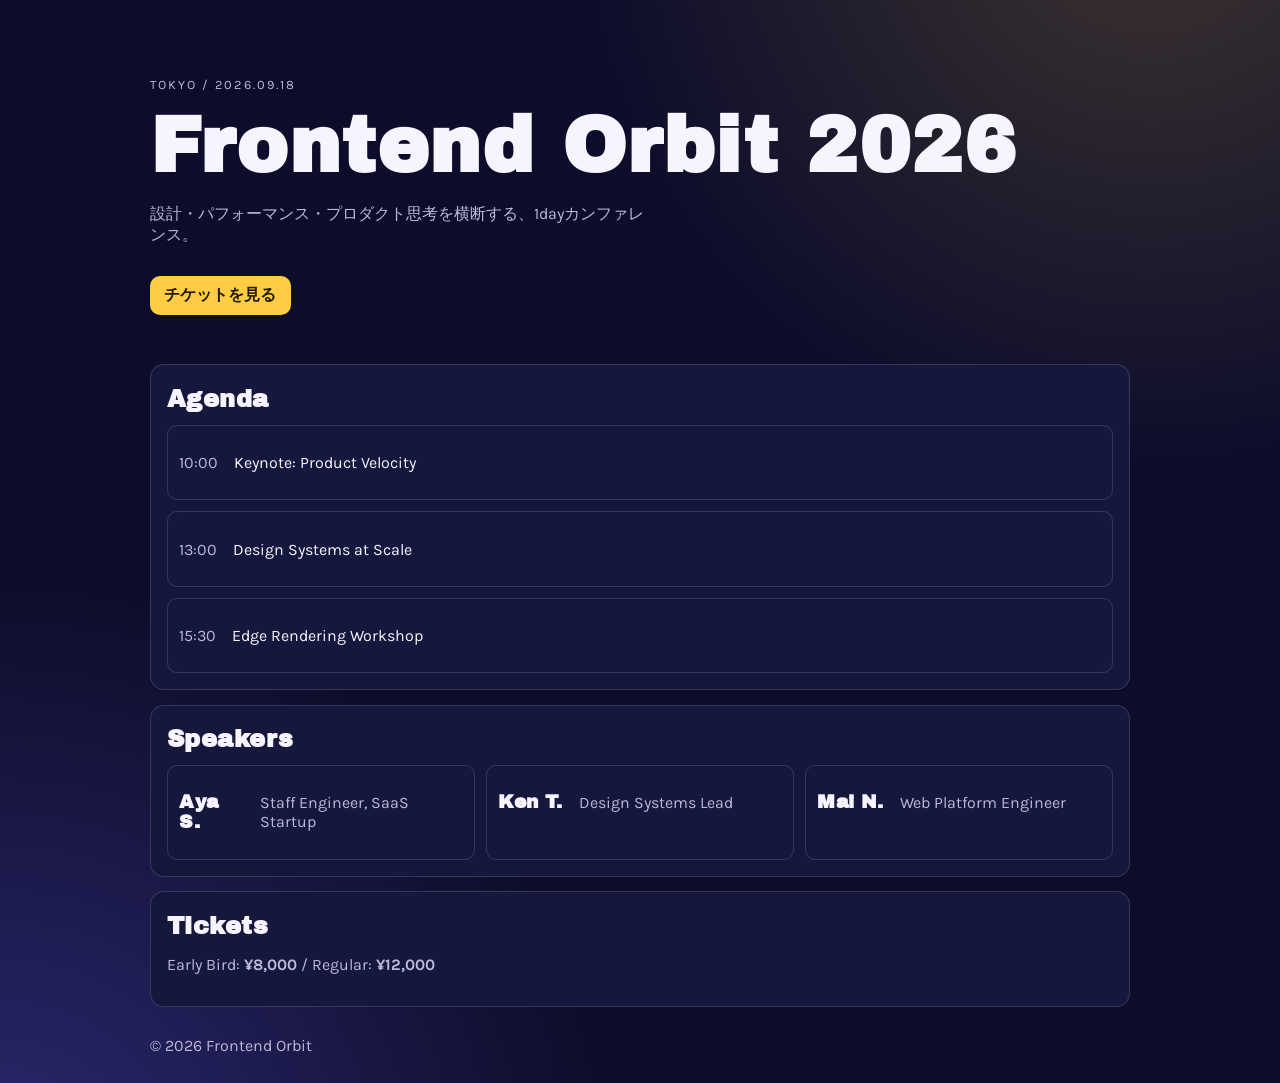
==== index.html @ a6eed272 "Initial commit: 08-conference-2026 site" ====
<!doctype html>
<html lang="ja">
  <head>
    <meta charset="UTF-8" />
    <meta name="viewport" content="width=device-width, initial-scale=1.0" />
    <title>Frontend Orbit 2026</title>
    <link rel="preconnect" href="https://fonts.googleapis.com" />
    <link rel="preconnect" href="https://fonts.gstatic.com" crossorigin />
    <link href="https://fonts.googleapis.com/css2?family=Archivo+Black&family=Karla:wght@400;500;700&display=swap" rel="stylesheet" />
    <link rel="stylesheet" href="styles.css" />
  </head>
  <body>
    <main class="container">
      <section class="hero">
        <p class="tag">TOKYO / 2026.09.18</p>
        <h1>Frontend Orbit 2026</h1>
        <p>設計・パフォーマンス・プロダクト思考を横断する、1dayカンファレンス。</p>
        <a class="ticket" href="#tickets">チケットを見る</a>
      </section>

      <section class="agenda" id="agenda">
        <h2>Agenda</h2>
        <div class="list">
          <article><span>10:00</span><p>Keynote: Product Velocity</p></article>
          <article><span>13:00</span><p>Design Systems at Scale</p></article>
          <article><span>15:30</span><p>Edge Rendering Workshop</p></article>
        </div>
      </section>

      <section class="speakers">
        <h2>Speakers</h2>
        <div class="cards">
          <article><h3>Aya S.</h3><p>Staff Engineer, SaaS Startup</p></article>
          <article><h3>Ken T.</h3><p>Design Systems Lead</p></article>
          <article><h3>Mai N.</h3><p>Web Platform Engineer</p></article>
        </div>
      </section>

      <section class="tickets" id="tickets">
        <h2>Tickets</h2>
        <p>Early Bird: <strong>¥8,000</strong> / Regular: <strong>¥12,000</strong></p>
      </section>
    </main>

    <footer>© <span id="year"></span> Frontend Orbit</footer>
    <script src="app.js"></script>
  </body>
</html>
---- styles.css ----
:root {
  --bg: #0d0d2b;
  --surface: #16173d;
  --text: #f6f4ff;
  --muted: #bcb8d9;
  --accent: #ffcd43;
  --line: rgba(255, 255, 255, 0.14);
}

* { box-sizing: border-box; }

body {
  margin: 0;
  font-family: "Karla", sans-serif;
  color: var(--text);
  background:
    radial-gradient(circle at 90% -10%, rgba(255, 205, 67, 0.2), transparent 35%),
    radial-gradient(circle at 0% 110%, rgba(108, 99, 255, 0.32), transparent 35%),
    var(--bg);
}

.container,
footer {
  width: min(980px, 92vw);
  margin: 0 auto;
}

.hero {
  padding: 4rem 0 2.2rem;
}

.tag {
  color: var(--accent);
  letter-spacing: 0.16em;
  font-size: 0.8rem;
}

h1,
h2,
h3 {
  font-family: "Archivo Black", sans-serif;
  margin: 0.3rem 0 0.8rem;
  letter-spacing: 0.02em;
}

h1 {
  font-size: clamp(2.3rem, 8vw, 4.8rem);
}

.hero p {
  color: var(--muted);
  max-width: 50ch;
}

.ticket {
  display: inline-block;
  text-decoration: none;
  margin-top: 0.9rem;
  padding: 0.55rem 0.9rem;
  border-radius: 10px;
  color: #1f1700;
  font-weight: 700;
  background: var(--accent);
}

.agenda,
.speakers,
.tickets {
  margin-top: 0.9rem;
  background: var(--surface);
  border: 1px solid var(--line);
  border-radius: 14px;
  padding: 1rem;
}

.list,
.cards {
  display: grid;
  gap: 0.7rem;
}

.cards {
  grid-template-columns: repeat(3, minmax(0, 1fr));
}

.list article,
.cards article {
  display: flex;
  gap: 1rem;
  align-items: baseline;
  border: 1px solid var(--line);
  border-radius: 10px;
  padding: 0.7rem;
}

.list span,
.cards p,
.tickets p {
  color: var(--muted);
}

footer {
  color: var(--muted);
  padding: 1.8rem 0;
}

@media (max-width: 760px) {
  .cards {
    grid-template-columns: 1fr;
  }

  .list article {
    flex-direction: column;
    gap: 0.2rem;
  }
}
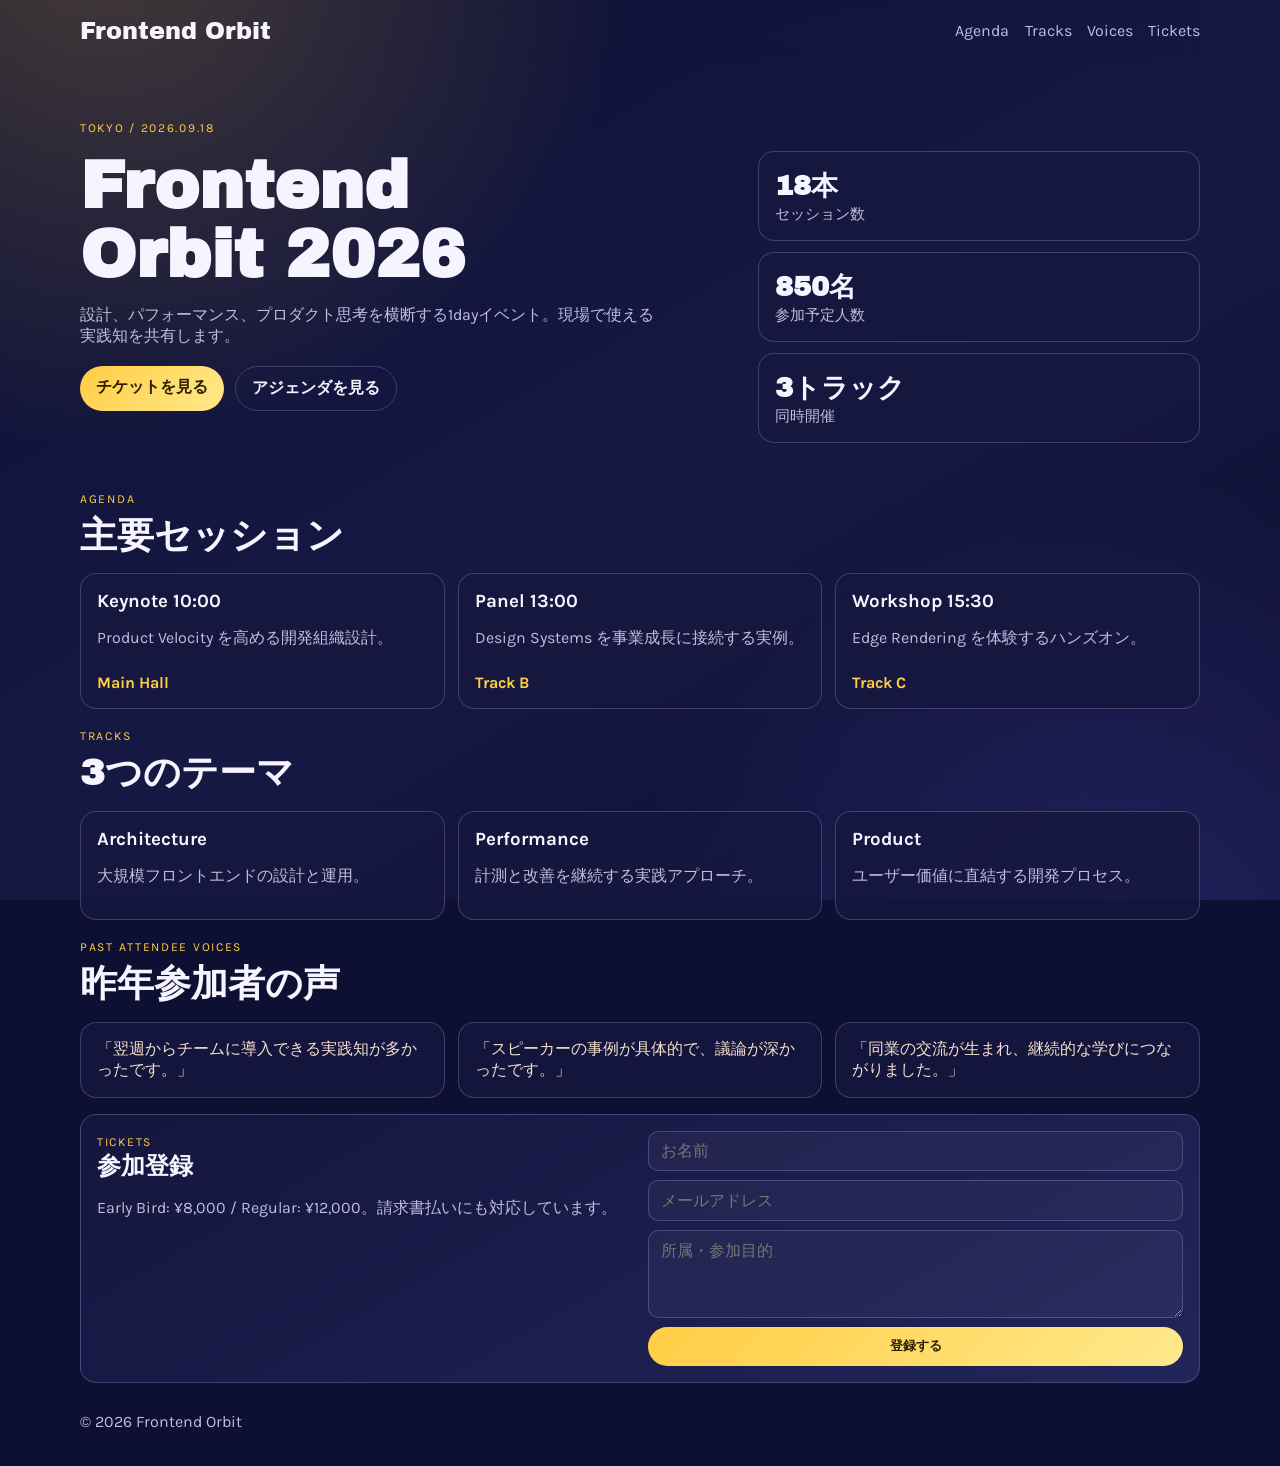
==== commit 1434acf6: "Enhance site design and content" ====
--- a/index.html
+++ b/index.html
@@ -10,39 +10,84 @@
     <link rel="stylesheet" href="styles.css" />
   </head>
   <body>
-    <main class="container">
-      <section class="hero">
-        <p class="tag">TOKYO / 2026.09.18</p>
-        <h1>Frontend Orbit 2026</h1>
-        <p>設計・パフォーマンス・プロダクト思考を横断する、1dayカンファレンス。</p>
-        <a class="ticket" href="#tickets">チケットを見る</a>
-      </section>
+    <div class="bg-layer"></div>
+    <header class="site-header container">
+      <a class="brand" href="#top">Frontend Orbit</a>
+      <button class="menu-toggle" aria-expanded="false" aria-label="メニュー">☰</button>
+      <nav class="nav-links">
+        <a href="#agenda">Agenda</a>
+        <a href="#tracks">Tracks</a>
+        <a href="#voices">Voices</a>
+        <a href="#tickets">Tickets</a>
+      </nav>
+    </header>
 
-      <section class="agenda" id="agenda">
-        <h2>Agenda</h2>
-        <div class="list">
-          <article><span>10:00</span><p>Keynote: Product Velocity</p></article>
-          <article><span>13:00</span><p>Design Systems at Scale</p></article>
-          <article><span>15:30</span><p>Edge Rendering Workshop</p></article>
+    <main id="top" class="container">
+      <section class="hero reveal">
+        <span class="badge">TOKYO / 2026.09.18</span>
+        <div class="hero-grid">
+          <div>
+            <h1>Frontend Orbit 2026</h1>
+            <p class="lead">設計、パフォーマンス、プロダクト思考を横断する1dayイベント。現場で使える実践知を共有します。</p>
+            <div class="hero-actions">
+              <a class="btn primary" href="#tickets">チケットを見る</a>
+              <a class="btn ghost" href="#agenda">アジェンダを見る</a>
+            </div>
+          </div>
+          <aside class="hero-stats">
+            <article><strong data-count="18" data-suffix="本">0本</strong><span>セッション数</span></article>
+            <article><strong data-count="850" data-suffix="名">0名</strong><span>参加予定人数</span></article>
+            <article><strong data-count="3" data-suffix="トラック">0トラック</strong><span>同時開催</span></article>
+          </aside>
         </div>
       </section>
 
-      <section class="speakers">
-        <h2>Speakers</h2>
-        <div class="cards">
-          <article><h3>Aya S.</h3><p>Staff Engineer, SaaS Startup</p></article>
-          <article><h3>Ken T.</h3><p>Design Systems Lead</p></article>
-          <article><h3>Mai N.</h3><p>Web Platform Engineer</p></article>
+      <section class="section reveal" id="agenda">
+        <div class="section-head"><span class="eyebrow">AGENDA</span><h2>主要セッション</h2></div>
+        <div class="card-grid three">
+          <article class="card"><h3>Keynote 10:00</h3><p>Product Velocity を高める開発組織設計。</p><strong>Main Hall</strong></article>
+          <article class="card"><h3>Panel 13:00</h3><p>Design Systems を事業成長に接続する実例。</p><strong>Track B</strong></article>
+          <article class="card"><h3>Workshop 15:30</h3><p>Edge Rendering を体験するハンズオン。</p><strong>Track C</strong></article>
         </div>
       </section>
 
-      <section class="tickets" id="tickets">
-        <h2>Tickets</h2>
-        <p>Early Bird: <strong>¥8,000</strong> / Regular: <strong>¥12,000</strong></p>
+      <section class="section reveal" id="tracks">
+        <div class="section-head"><span class="eyebrow">TRACKS</span><h2>3つのテーマ</h2></div>
+        <div class="process-list">
+          <article><h3>Architecture</h3><p>大規模フロントエンドの設計と運用。</p></article>
+          <article><h3>Performance</h3><p>計測と改善を継続する実践アプローチ。</p></article>
+          <article><h3>Product</h3><p>ユーザー価値に直結する開発プロセス。</p></article>
+        </div>
+      </section>
+
+      <section class="section reveal" id="voices">
+        <div class="section-head"><span class="eyebrow">PAST ATTENDEE VOICES</span><h2>昨年参加者の声</h2></div>
+        <div class="review-grid">
+          <blockquote>「翌週からチームに導入できる実践知が多かったです。」</blockquote>
+          <blockquote>「スピーカーの事例が具体的で、議論が深かったです。」</blockquote>
+          <blockquote>「同業の交流が生まれ、継続的な学びにつながりました。」</blockquote>
+        </div>
+      </section>
+
+      <section class="section reveal" id="tickets">
+        <div class="contact-panel">
+          <div>
+            <span class="eyebrow">TICKETS</span>
+            <h2>参加登録</h2>
+            <p>Early Bird: ¥8,000 / Regular: ¥12,000。請求書払いにも対応しています。</p>
+          </div>
+          <form class="contact-form">
+            <input type="text" placeholder="お名前" required />
+            <input type="email" placeholder="メールアドレス" required />
+            <textarea placeholder="所属・参加目的"></textarea>
+            <button type="submit" class="btn primary">登録する</button>
+          </form>
+        </div>
       </section>
     </main>
 
-    <footer>© <span id="year"></span> Frontend Orbit</footer>
+    <footer class="container">© <span id="year"></span> Frontend Orbit</footer>
+    <div class="toast" id="toast">登録ありがとうございます。チケット案内を送信しました。</div>
     <script src="app.js"></script>
   </body>
 </html>
--- a/styles.css
+++ b/styles.css
@@ -1,116 +1,304 @@
 :root {
-  --bg: #0d0d2b;
-  --surface: #16173d;
+  --bg: #0c0d2d;
+  --bg-soft: #1a1c47;
+  --surface: rgba(22, 24, 63, 0.82);
+  --surface-strong: #22255a;
   --text: #f6f4ff;
-  --muted: #bcb8d9;
+  --muted: #c0bddf;
+  --line: rgba(197, 194, 255, 0.24);
   --accent: #ffcd43;
-  --line: rgba(255, 255, 255, 0.14);
+  --accent-strong: #ffe98c;
+  --heading: "Archivo Black", sans-serif;
+  --body: "Karla", sans-serif;
 }
 
 * { box-sizing: border-box; }
 
 body {
   margin: 0;
-  font-family: "Karla", sans-serif;
-  color: var(--text);
+  min-height: 100vh;
+  color: var(--text);
+  font-family: var(--body);
+  background: #0d0f33;
+}
+
+.bg-layer {
+  position: fixed;
+  inset: 0;
   background:
-    radial-gradient(circle at 90% -10%, rgba(255, 205, 67, 0.2), transparent 35%),
-    radial-gradient(circle at 0% 110%, rgba(108, 99, 255, 0.32), transparent 35%),
-    var(--bg);
-}
-
-.container,
-footer {
-  width: min(980px, 92vw);
+    radial-gradient(circle at 8% -10%, rgba(255, 205, 67, 0.24), transparent 35%),
+    radial-gradient(circle at 90% 115%, rgba(108, 99, 255, 0.26), transparent 36%),
+    linear-gradient(150deg, #0d0f33, #161944 54%, #0c0d2d);
+  z-index: -1;
+}
+
+.container {
+  width: min(1120px, 92vw);
   margin: 0 auto;
 }
 
+.site-header {
+  padding: 1.1rem 0;
+  display: flex;
+  align-items: center;
+  justify-content: space-between;
+  gap: 1rem;
+  position: sticky;
+  top: 0;
+  backdrop-filter: blur(10px);
+  z-index: 10;
+}
+
+.brand {
+  color: var(--text);
+  text-decoration: none;
+  font-family: var(--heading);
+  font-size: 1.5rem;
+}
+
+.menu-toggle {
+  display: none;
+}
+
+.nav-links {
+  display: flex;
+  gap: 0.95rem;
+}
+
+.nav-links a {
+  color: var(--muted);
+  text-decoration: none;
+}
+
 .hero {
-  padding: 4rem 0 2.2rem;
-}
-
-.tag {
+  padding: 3.5rem 0 1.8rem;
+}
+
+.badge,
+.eyebrow {
+  display: inline-block;
+  letter-spacing: 0.14em;
+  font-size: 0.76rem;
   color: var(--accent);
-  letter-spacing: 0.16em;
-  font-size: 0.8rem;
+}
+
+.hero-grid {
+  margin-top: 0.9rem;
+  display: grid;
+  grid-template-columns: 1.35fr 0.9fr;
+  gap: 1rem;
 }
 
 h1,
 h2,
 h3 {
-  font-family: "Archivo Black", sans-serif;
-  margin: 0.3rem 0 0.8rem;
-  letter-spacing: 0.02em;
+  margin: 0;
+}
+
+h1,
+h2 {
+  font-family: var(--heading);
 }
 
 h1 {
-  font-size: clamp(2.3rem, 8vw, 4.8rem);
-}
-
-.hero p {
-  color: var(--muted);
-  max-width: 50ch;
-}
-
-.ticket {
-  display: inline-block;
+  font-size: clamp(2.2rem, 6vw, 4.2rem);
+  line-height: 1.03;
+  max-width: 10ch;
+}
+
+.lead {
+  color: var(--muted);
+  max-width: 58ch;
+  margin: 1rem 0 1.2rem;
+}
+
+.hero-actions {
+  display: flex;
+  gap: 0.7rem;
+  flex-wrap: wrap;
+}
+
+.btn {
+  border: 1px solid var(--line);
+  padding: 0.68rem 1rem;
+  border-radius: 999px;
   text-decoration: none;
-  margin-top: 0.9rem;
-  padding: 0.55rem 0.9rem;
-  border-radius: 10px;
-  color: #1f1700;
+  color: var(--text);
   font-weight: 700;
-  background: var(--accent);
-}
-
-.agenda,
-.speakers,
-.tickets {
-  margin-top: 0.9rem;
+  background: transparent;
+}
+
+.btn.primary {
+  background: linear-gradient(135deg, var(--accent), var(--accent-strong));
+  color: #2b1f00;
+  border: 0;
+}
+
+.hero-stats {
+  display: grid;
+  gap: 0.7rem;
+}
+
+.hero-stats article,
+.card,
+.process-list article,
+.review-grid blockquote,
+.contact-panel {
   background: var(--surface);
   border: 1px solid var(--line);
-  border-radius: 14px;
+  border-radius: 16px;
   padding: 1rem;
 }
 
-.list,
-.cards {
-  display: grid;
-  gap: 0.7rem;
-}
-
-.cards {
+.hero-stats strong {
+  display: block;
+  font-size: 1.7rem;
+  font-family: var(--heading);
+}
+
+.hero-stats span {
+  color: var(--muted);
+  font-size: 0.92rem;
+}
+
+.section {
+  margin-top: 1rem;
+}
+
+.section-head {
+  margin-bottom: 0.8rem;
+}
+
+.section-head h2 {
+  margin-top: 0.3rem;
+  font-size: clamp(1.55rem, 4vw, 2.3rem);
+}
+
+.card-grid,
+.process-list,
+.review-grid {
+  display: grid;
+  gap: 0.8rem;
+}
+
+.card-grid.three,
+.process-list,
+.review-grid {
   grid-template-columns: repeat(3, minmax(0, 1fr));
 }
 
-.list article,
-.cards article {
-  display: flex;
+.card p,
+.process-list p,
+.contact-panel p {
+  color: var(--muted);
+}
+
+.card strong {
+  display: inline-block;
+  margin-top: 0.5rem;
+  color: var(--accent);
+}
+
+.review-grid blockquote {
+  margin: 0;
+  color: #f5dfcd;
+}
+
+.contact-panel {
+  display: grid;
+  grid-template-columns: 1fr 1fr;
   gap: 1rem;
-  align-items: baseline;
+  background: linear-gradient(150deg, var(--surface), var(--surface-strong));
+}
+
+.contact-form {
+  display: grid;
+  gap: 0.55rem;
+}
+
+.contact-form input,
+.contact-form textarea {
+  width: 100%;
   border: 1px solid var(--line);
+  background: rgba(255, 255, 255, 0.04);
+  color: var(--text);
   border-radius: 10px;
-  padding: 0.7rem;
-}
-
-.list span,
-.cards p,
-.tickets p {
-  color: var(--muted);
+  padding: 0.62rem 0.75rem;
+  font: inherit;
+}
+
+.contact-form textarea {
+  min-height: 88px;
+  resize: vertical;
 }
 
 footer {
   color: var(--muted);
-  padding: 1.8rem 0;
-}
-
-@media (max-width: 760px) {
-  .cards {
+  padding: 1.8rem 0 2.2rem;
+}
+
+.toast {
+  position: fixed;
+  right: 18px;
+  bottom: 18px;
+  background: #18100d;
+  border: 1px solid var(--line);
+  color: var(--text);
+  padding: 0.65rem 0.85rem;
+  border-radius: 10px;
+  opacity: 0;
+  transform: translateY(12px);
+  pointer-events: none;
+  transition: 240ms ease;
+}
+
+.toast.show {
+  opacity: 1;
+  transform: translateY(0);
+}
+
+.reveal {
+  opacity: 0;
+  transform: translateY(24px);
+  transition: 520ms ease;
+}
+
+.reveal.in {
+  opacity: 1;
+  transform: translateY(0);
+}
+
+@media (max-width: 820px) {
+  .menu-toggle {
+    display: inline-block;
+    border: 1px solid var(--line);
+    background: transparent;
+    color: var(--text);
+    border-radius: 10px;
+    padding: 0.38rem 0.62rem;
+  }
+
+  .nav-links {
+    position: absolute;
+    top: 58px;
+    right: 4vw;
+    display: none;
+    flex-direction: column;
+    background: var(--bg-soft);
+    border: 1px solid var(--line);
+    border-radius: 12px;
+    padding: 0.7rem;
+  }
+
+  .nav-links.open {
+    display: flex;
+  }
+
+  .hero-grid,
+  .card-grid.three,
+  .process-list,
+  .review-grid,
+  .contact-panel {
     grid-template-columns: 1fr;
   }
-
-  .list article {
-    flex-direction: column;
-    gap: 0.2rem;
-  }
-}
+}
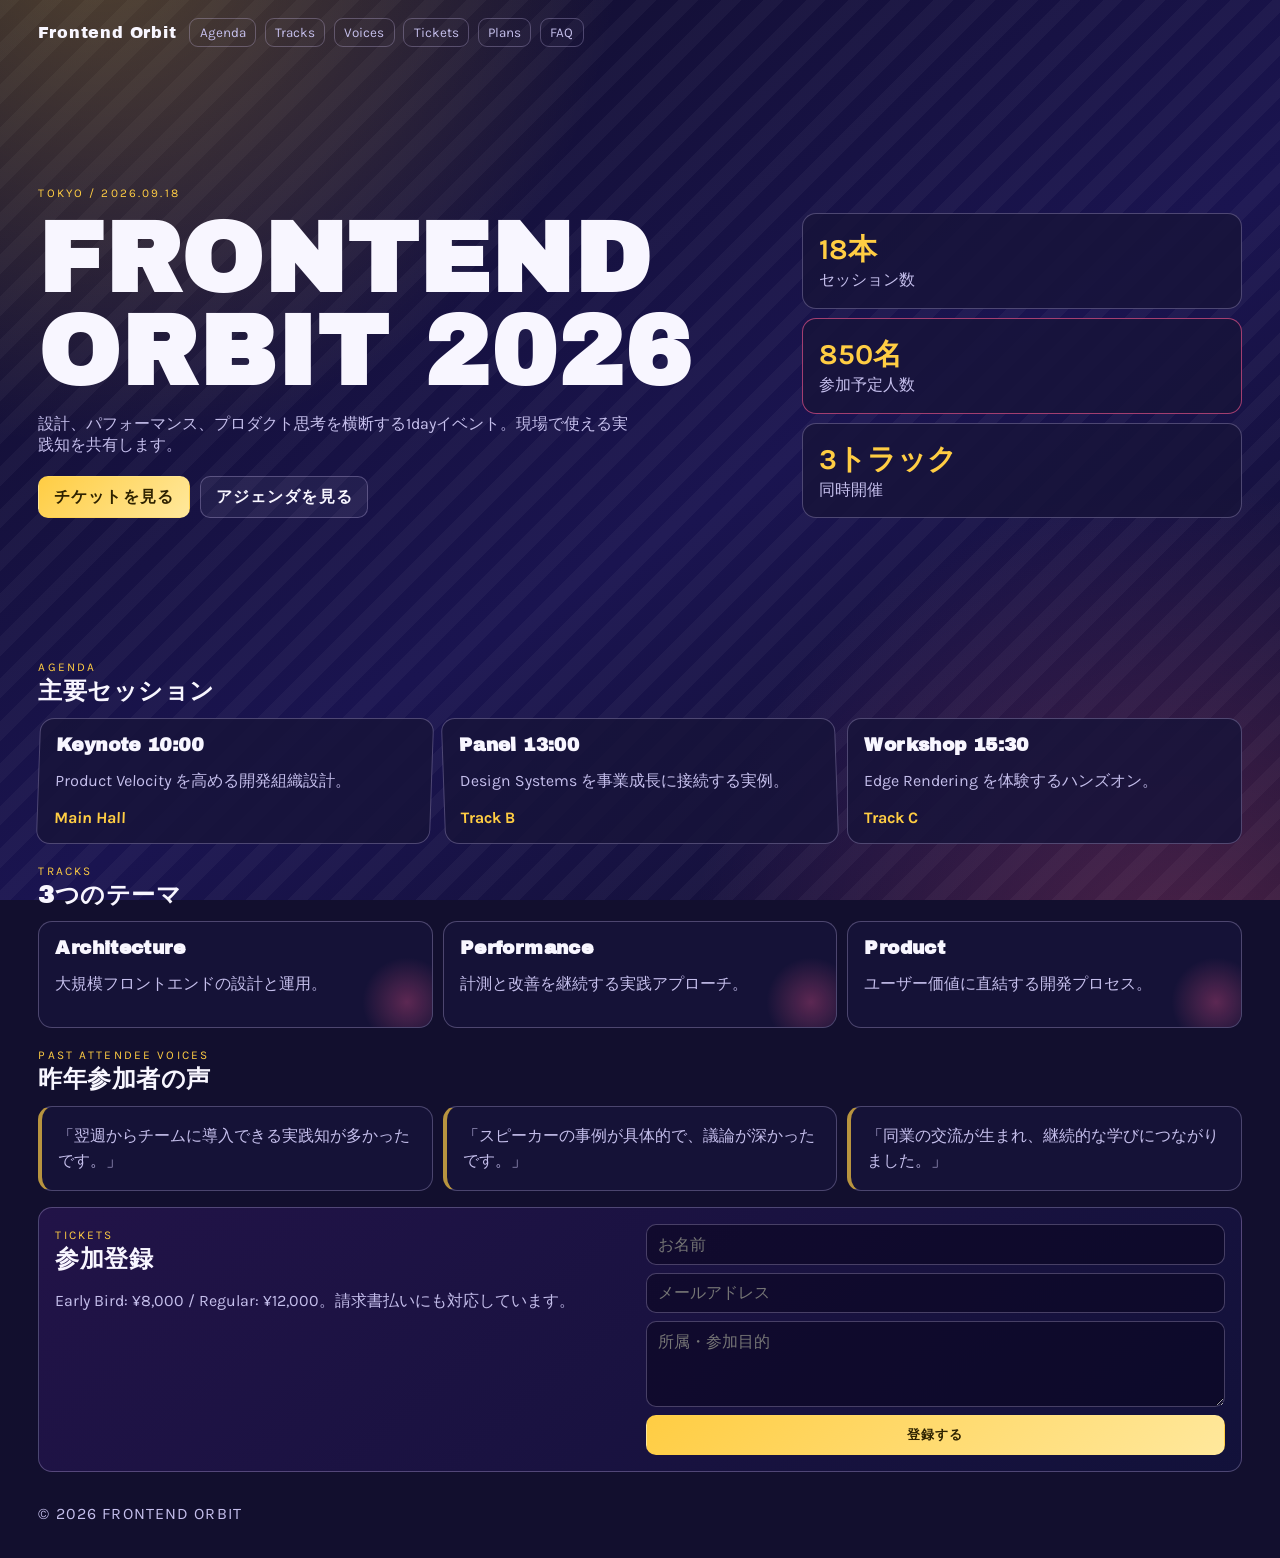
==== commit b42aba8c: "Add multipage structure and interactive features" ====
--- a/index.html
+++ b/index.html
@@ -19,6 +19,8 @@
         <a href="#tracks">Tracks</a>
         <a href="#voices">Voices</a>
         <a href="#tickets">Tickets</a>
+              <a href="plans.html">Plans</a>
+        <a href="faq.html">FAQ</a>
       </nav>
     </header>
 
--- a/styles.css
+++ b/styles.css
@@ -1,142 +1,147 @@
 :root {
-  --bg: #0c0d2d;
-  --bg-soft: #1a1c47;
-  --surface: rgba(22, 24, 63, 0.82);
-  --surface-strong: #22255a;
-  --text: #f6f4ff;
-  --muted: #c0bddf;
-  --line: rgba(197, 194, 255, 0.24);
+  --bg: #120f2e;
+  --panel: rgba(23, 20, 58, 0.84);
+  --text: #f8f6ff;
+  --muted: #c5bfec;
+  --line: rgba(218, 206, 255, 0.28);
   --accent: #ffcd43;
-  --accent-strong: #ffe98c;
-  --heading: "Archivo Black", sans-serif;
-  --body: "Karla", sans-serif;
+  --accent-2: #ff5c93;
 }
 
 * { box-sizing: border-box; }
 
 body {
   margin: 0;
-  min-height: 100vh;
   color: var(--text);
-  font-family: var(--body);
-  background: #0d0f33;
+  font-family: "Karla", sans-serif;
+  background: #120f2e;
 }
 
 .bg-layer {
   position: fixed;
   inset: 0;
+  z-index: -1;
   background:
-    radial-gradient(circle at 8% -10%, rgba(255, 205, 67, 0.24), transparent 35%),
-    radial-gradient(circle at 90% 115%, rgba(108, 99, 255, 0.26), transparent 36%),
-    linear-gradient(150deg, #0d0f33, #161944 54%, #0c0d2d);
-  z-index: -1;
+    radial-gradient(circle at 8% -8%, rgba(255, 205, 67, 0.28), transparent 34%),
+    radial-gradient(circle at 92% 108%, rgba(255, 92, 147, 0.24), transparent 32%),
+    repeating-linear-gradient(135deg, rgba(255, 255, 255, 0.035) 0 14px, transparent 14px 30px),
+    linear-gradient(150deg, #100d27, #1a1450 56%, #120f2e);
 }
 
 .container {
-  width: min(1120px, 92vw);
+  width: min(1220px, 94vw);
   margin: 0 auto;
 }
 
 .site-header {
-  padding: 1.1rem 0;
-  display: flex;
+  padding: 1.1rem 0 0.6rem;
+  display: grid;
+  grid-template-columns: auto auto 1fr;
+  gap: 0.8rem;
   align-items: center;
-  justify-content: space-between;
-  gap: 1rem;
-  position: sticky;
-  top: 0;
-  backdrop-filter: blur(10px);
-  z-index: 10;
 }
 
 .brand {
   color: var(--text);
   text-decoration: none;
-  font-family: var(--heading);
-  font-size: 1.5rem;
-}
-
-.menu-toggle {
-  display: none;
-}
+  font-family: "Archivo Black", sans-serif;
+  letter-spacing: 0.05em;
+}
+
+.menu-toggle { display: none; }
 
 .nav-links {
+  justify-self: end;
   display: flex;
-  gap: 0.95rem;
+  gap: 0.55rem;
 }
 
 .nav-links a {
-  color: var(--muted);
   text-decoration: none;
+  color: var(--muted);
+  border: 1px solid var(--line);
+  padding: 0.38rem 0.58rem;
+  border-radius: 9px;
+  font-size: 0.84rem;
 }
 
 .hero {
-  padding: 3.5rem 0 1.8rem;
+  margin-top: 0.5rem;
+  min-height: 64vh;
+  display: grid;
+  align-content: center;
 }
 
 .badge,
 .eyebrow {
   display: inline-block;
-  letter-spacing: 0.14em;
-  font-size: 0.76rem;
   color: var(--accent);
+  letter-spacing: 0.18em;
+  font-size: 0.74rem;
+  text-transform: uppercase;
 }
 
 .hero-grid {
-  margin-top: 0.9rem;
-  display: grid;
-  grid-template-columns: 1.35fr 0.9fr;
-  gap: 1rem;
+  margin-top: 0.8rem;
+  display: grid;
+  grid-template-columns: 1.45fr 0.85fr;
+  gap: 0.9rem;
 }
 
 h1,
 h2,
-h3 {
-  margin: 0;
-}
+h3 { margin: 0; }
 
 h1,
-h2 {
-  font-family: var(--heading);
+h2,
+.card h3,
+.process-list h3 {
+  font-family: "Archivo Black", sans-serif;
+  letter-spacing: 0.02em;
 }
 
 h1 {
-  font-size: clamp(2.2rem, 6vw, 4.2rem);
-  line-height: 1.03;
-  max-width: 10ch;
+  font-size: clamp(2.4rem, 8vw, 6.1rem);
+  line-height: 0.95;
+  text-transform: uppercase;
 }
 
 .lead {
-  color: var(--muted);
-  max-width: 58ch;
   margin: 1rem 0 1.2rem;
+  color: var(--muted);
+  max-width: 60ch;
 }
 
 .hero-actions {
   display: flex;
-  gap: 0.7rem;
+  gap: 0.65rem;
   flex-wrap: wrap;
 }
 
 .btn {
-  border: 1px solid var(--line);
-  padding: 0.68rem 1rem;
-  border-radius: 999px;
   text-decoration: none;
+  border: 1px solid var(--line);
+  border-radius: 10px;
+  padding: 0.62rem 0.92rem;
+  font-weight: 700;
+  text-transform: uppercase;
+  letter-spacing: 0.07em;
+}
+
+.btn.primary {
+  background: linear-gradient(135deg, var(--accent), #ffe89c);
+  color: #2e2200;
+  border-color: transparent;
+}
+
+.btn.ghost {
   color: var(--text);
-  font-weight: 700;
-  background: transparent;
-}
-
-.btn.primary {
-  background: linear-gradient(135deg, var(--accent), var(--accent-strong));
-  color: #2b1f00;
-  border: 0;
+  background: rgba(255, 255, 255, 0.05);
 }
 
 .hero-stats {
   display: grid;
-  gap: 0.7rem;
+  gap: 0.55rem;
 }
 
 .hero-stats article,
@@ -144,161 +149,321 @@
 .process-list article,
 .review-grid blockquote,
 .contact-panel {
-  background: var(--surface);
-  border: 1px solid var(--line);
-  border-radius: 16px;
+  border: 1px solid var(--line);
+  background: var(--panel);
+  border-radius: 14px;
   padding: 1rem;
+}
+
+.hero-stats article:nth-child(2) {
+  border-color: rgba(255, 92, 147, 0.6);
 }
 
 .hero-stats strong {
   display: block;
-  font-size: 1.7rem;
-  font-family: var(--heading);
-}
-
-.hero-stats span {
-  color: var(--muted);
-  font-size: 0.92rem;
-}
-
-.section {
-  margin-top: 1rem;
-}
-
-.section-head {
-  margin-bottom: 0.8rem;
-}
-
-.section-head h2 {
-  margin-top: 0.3rem;
-  font-size: clamp(1.55rem, 4vw, 2.3rem);
-}
+  font-size: 1.8rem;
+  color: var(--accent);
+}
+
+.hero-stats span,
+.card p,
+.process-list p,
+.review-grid blockquote,
+.contact-panel p { color: var(--muted); }
+
+.section { margin-top: 1rem; }
+.section-head { margin-bottom: 0.65rem; }
 
 .card-grid,
 .process-list,
-.review-grid {
-  display: grid;
-  gap: 0.8rem;
-}
-
+.review-grid { display: grid; gap: 0.65rem; }
 .card-grid.three,
 .process-list,
-.review-grid {
-  grid-template-columns: repeat(3, minmax(0, 1fr));
-}
-
-.card p,
-.process-list p,
-.contact-panel p {
-  color: var(--muted);
-}
-
-.card strong {
-  display: inline-block;
-  margin-top: 0.5rem;
-  color: var(--accent);
+.review-grid { grid-template-columns: repeat(3, minmax(0, 1fr)); }
+
+.card:nth-child(1) { transform: skewX(-2deg); }
+.card:nth-child(2) { transform: skewX(2deg); }
+
+.card strong { color: var(--accent); }
+
+.process-list article {
+  position: relative;
+  overflow: hidden;
+}
+
+.process-list article::after {
+  content: "";
+  position: absolute;
+  inset: auto -20px -20px auto;
+  width: 90px;
+  height: 90px;
+  background: radial-gradient(circle, rgba(255, 92, 147, 0.3), transparent 70%);
 }
 
 .review-grid blockquote {
   margin: 0;
-  color: #f5dfcd;
+  border-left: 4px solid rgba(255, 205, 67, 0.7);
+  line-height: 1.6;
 }
 
 .contact-panel {
   display: grid;
   grid-template-columns: 1fr 1fr;
-  gap: 1rem;
-  background: linear-gradient(150deg, var(--surface), var(--surface-strong));
-}
-
-.contact-form {
-  display: grid;
-  gap: 0.55rem;
-}
+  gap: 0.7rem;
+  background: linear-gradient(140deg, rgba(36, 20, 75, 0.9), rgba(19, 18, 60, 0.9));
+}
+
+.contact-form { display: grid; gap: 0.5rem; }
 
 .contact-form input,
 .contact-form textarea {
   width: 100%;
   border: 1px solid var(--line);
-  background: rgba(255, 255, 255, 0.04);
+  border-radius: 10px;
+  background: rgba(8, 5, 26, 0.5);
   color: var(--text);
-  border-radius: 10px;
-  padding: 0.62rem 0.75rem;
+  padding: 0.62rem 0.72rem;
   font: inherit;
 }
 
-.contact-form textarea {
-  min-height: 88px;
-  resize: vertical;
-}
+.contact-form textarea { min-height: 86px; resize: vertical; }
 
 footer {
-  color: var(--muted);
-  padding: 1.8rem 0 2.2rem;
+  padding: 2rem 0 2.2rem;
+  color: var(--muted);
+  text-transform: uppercase;
+  letter-spacing: 0.07em;
 }
 
 .toast {
   position: fixed;
-  right: 18px;
-  bottom: 18px;
-  background: #18100d;
-  border: 1px solid var(--line);
+  right: 16px;
+  bottom: 16px;
+  background: #2f1f59;
   color: var(--text);
-  padding: 0.65rem 0.85rem;
+  border: 1px solid rgba(255, 205, 67, 0.45);
   border-radius: 10px;
+  padding: 0.64rem 0.88rem;
   opacity: 0;
-  transform: translateY(12px);
+  transform: translateY(10px);
   pointer-events: none;
-  transition: 240ms ease;
-}
-
-.toast.show {
-  opacity: 1;
-  transform: translateY(0);
-}
-
-.reveal {
-  opacity: 0;
-  transform: translateY(24px);
-  transition: 520ms ease;
-}
-
-.reveal.in {
-  opacity: 1;
-  transform: translateY(0);
-}
-
-@media (max-width: 820px) {
+  transition: 220ms ease;
+}
+
+.toast.show { opacity: 1; transform: translateY(0); }
+
+.reveal { opacity: 0; transform: translateY(18px); transition: 440ms ease; }
+.reveal.in { opacity: 1; transform: translateY(0); }
+
+@media (max-width: 860px) {
   .menu-toggle {
     display: inline-block;
     border: 1px solid var(--line);
     background: transparent;
     color: var(--text);
-    border-radius: 10px;
-    padding: 0.38rem 0.62rem;
+    border-radius: 8px;
+    padding: 0.35rem 0.6rem;
   }
 
   .nav-links {
+    display: none;
     position: absolute;
+    right: 4vw;
     top: 58px;
-    right: 4vw;
-    display: none;
     flex-direction: column;
-    background: var(--bg-soft);
+    background: #1b1a49;
     border: 1px solid var(--line);
     border-radius: 12px;
     padding: 0.7rem;
   }
 
-  .nav-links.open {
-    display: flex;
-  }
+  .nav-links.open { display: flex; }
 
   .hero-grid,
   .card-grid.three,
   .process-list,
   .review-grid,
-  .contact-panel {
+  .contact-panel { grid-template-columns: 1fr; }
+
+  .card,
+  .card:nth-child(2) { transform: none; }
+}
+
+/* EXTRA PAGES */
+.extra-page .site-header {
+  margin-bottom: 0.2rem;
+}
+
+.subhero {
+  padding: 1.4rem;
+  border: 1px solid var(--line);
+  border-radius: 14px;
+  background: var(--panel, var(--paper, rgba(255, 255, 255, 0.08)));
+}
+
+.subhero h1 {
+  margin: 0.35rem 0 0.6rem;
+  font-size: clamp(1.8rem, 5vw, 3.1rem);
+}
+
+.subhero p {
+  margin: 0;
+  color: var(--muted);
+  max-width: 64ch;
+}
+
+.pricing-head {
+  display: flex;
+  justify-content: space-between;
+  align-items: center;
+  gap: 0.8rem;
+  margin-bottom: 0.65rem;
+}
+
+.pricing-mode {
+  display: inline-flex;
+  gap: 0.45rem;
+  padding: 0.25rem;
+  border: 1px solid var(--line);
+  border-radius: 999px;
+  background: rgba(255, 255, 255, 0.04);
+}
+
+.mode-btn {
+  border: 1px solid transparent;
+  border-radius: 999px;
+  padding: 0.4rem 0.72rem;
+  background: transparent;
+  color: inherit;
+  font: inherit;
+  cursor: pointer;
+}
+
+.mode-btn.active {
+  border-color: var(--line);
+  background: rgba(255, 255, 255, 0.12);
+}
+
+.pricing-cards {
+  display: grid;
+  grid-template-columns: repeat(3, minmax(0, 1fr));
+  gap: 0.7rem;
+}
+
+.price-card {
+  border: 1px solid var(--line);
+  border-radius: 12px;
+  padding: 0.9rem;
+  background: var(--panel, var(--paper, rgba(255, 255, 255, 0.08)));
+}
+
+.price-card h3 {
+  margin: 0 0 0.4rem;
+}
+
+.price-card p {
+  margin: 0;
+  color: var(--muted);
+  min-height: 2.8em;
+}
+
+.price-card strong {
+  display: inline-block;
+  margin-top: 0.65rem;
+  font-size: 1.35rem;
+}
+
+.calc-box {
+  border: 1px solid var(--line);
+  border-radius: 12px;
+  padding: 0.9rem;
+  background: var(--panel, var(--paper, rgba(255, 255, 255, 0.08)));
+}
+
+.calc-form {
+  display: grid;
+  grid-template-columns: repeat(4, minmax(0, 1fr));
+  gap: 0.55rem;
+  align-items: end;
+}
+
+.calc-form label {
+  display: grid;
+  gap: 0.32rem;
+  font-size: 0.9rem;
+}
+
+.calc-form select,
+.calc-form input {
+  width: 100%;
+  border: 1px solid var(--line);
+  border-radius: 8px;
+  padding: 0.58rem 0.66rem;
+  background: rgba(255, 255, 255, 0.75);
+  color: inherit;
+  font: inherit;
+}
+
+.calc-result {
+  margin: 0.65rem 0 0;
+  color: var(--muted);
+  opacity: 0.75;
+}
+
+.calc-result.show {
+  opacity: 1;
+}
+
+.faq-list {
+  display: grid;
+  gap: 0.55rem;
+}
+
+.faq-item {
+  border: 1px solid var(--line);
+  border-radius: 12px;
+  overflow: hidden;
+  background: var(--panel, var(--paper, rgba(255, 255, 255, 0.08)));
+}
+
+.faq-question {
+  width: 100%;
+  text-align: left;
+  background: transparent;
+  border: 0;
+  border-bottom: 1px solid transparent;
+  color: inherit;
+  font: inherit;
+  font-weight: 700;
+  padding: 0.8rem 0.9rem;
+  cursor: pointer;
+}
+
+.faq-item.open .faq-question {
+  border-bottom-color: var(--line);
+}
+
+.faq-answer {
+  display: none;
+  padding: 0.72rem 0.9rem;
+  color: var(--muted);
+}
+
+.faq-item.open .faq-answer {
+  display: block;
+}
+
+@media (max-width: 860px) {
+  .pricing-head {
+    flex-direction: column;
+    align-items: flex-start;
+  }
+
+  .pricing-cards {
     grid-template-columns: 1fr;
   }
-}
+
+  .calc-form {
+    grid-template-columns: 1fr;
+  }
+}
